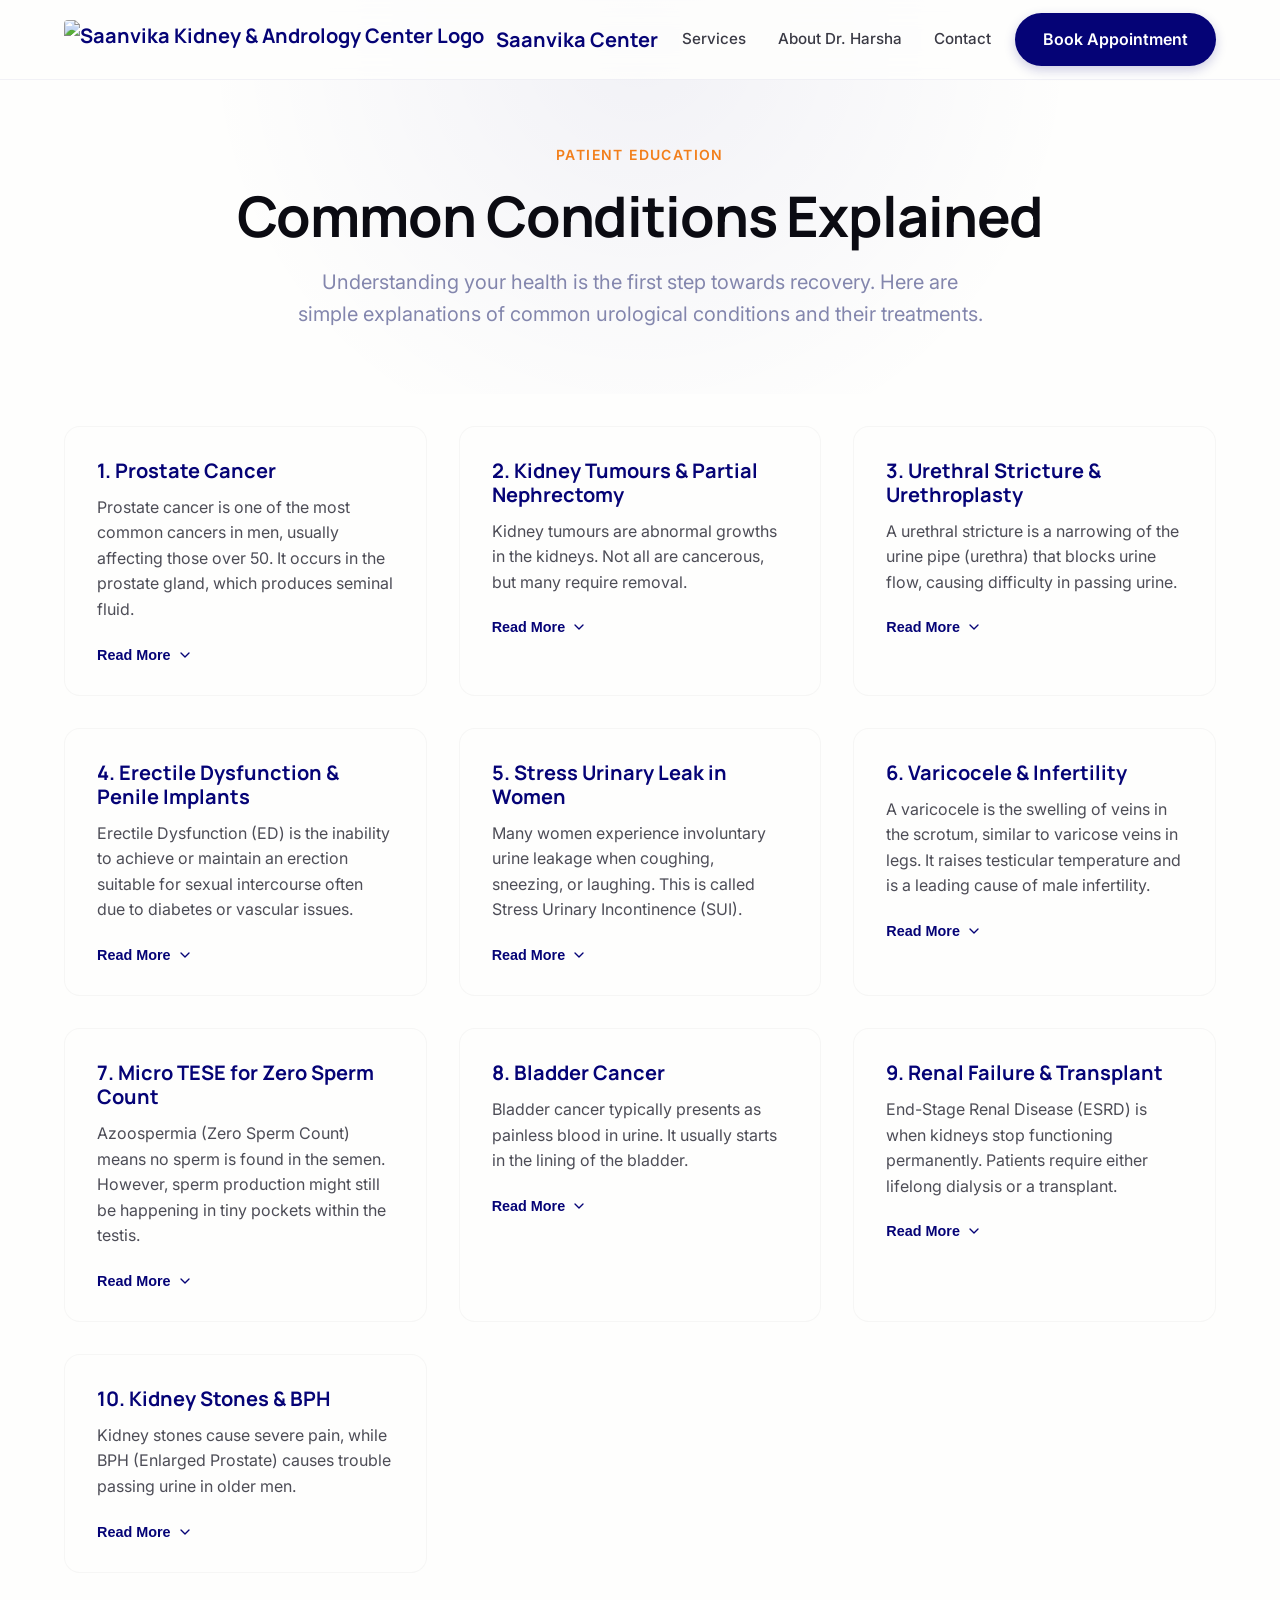
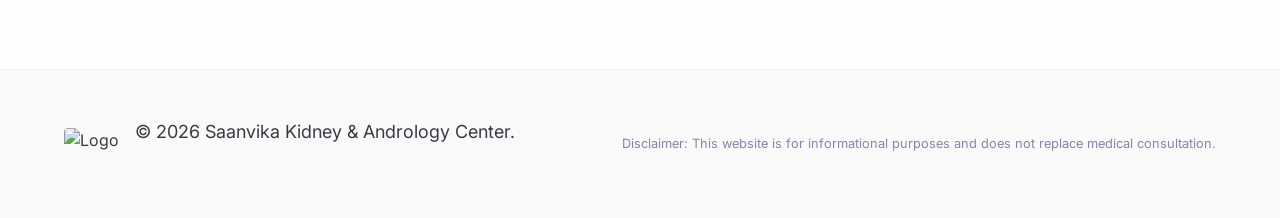
==== conditions.html @ 316a7804 "Add files via upload" ====
<!DOCTYPE html>
<html lang="en">

<head>
    <meta charset="UTF-8">
    <meta name="viewport" content="width=device-width, initial-scale=1.0">
    <meta name="description"
        content="Patient Education: Common Urological Conditions explained simply. Learn about Prostate Cancer, Kidney Stones, Urethroplasty, and more.">
    <title>Common Conditions | Saanvika Kidney & Andrology Center</title>

    <!-- Google Fonts -->
    <link rel="preconnect" href="https://fonts.googleapis.com">
    <link rel="preconnect" href="https://fonts.gstatic.com" crossorigin>
    <link
        href="https://fonts.googleapis.com/css2?family=Inter:wght@400;500;600&family=Manrope:wght@500;600;700;800&display=swap"
        rel="stylesheet">

    <!-- CSS -->
    <link rel="stylesheet" href="styles.css">

    <!-- Favicon -->
    <link rel="icon" type="image/jpg" href="assets/logo.jpg">
</head>

<body>

    <!-- Navigation -->
    <nav class="navbar" id="navbar">
        <div class="container nav-container">
            <a href="index.html" class="nav-logo" aria-label="Saanvika Kidney Center Home">
                <img src="assets/logo.jpg" alt="Saanvika Kidney & Andrology Center Logo">
                <span class="logo-text">Saanvika Center</span>
            </a>

            <div class="nav-links desktop-only">
                <a href="index.html#services" class="nav-link">Services</a>
                <a href="index.html#about" class="nav-link">About Dr. Harsha</a>
                <a href="index.html#contact" class="nav-link">Contact</a>
            </div>

            <div class="nav-actions desktop-only">
                <a href="index.html#booking" class="btn btn-primary">Book Appointment</a>
            </div>

            <button class="menu-toggle mobile-only" aria-label="Toggle menu" id="menu-toggle">
                <svg width="24" height="24" viewBox="0 0 24 24" fill="none" stroke="currentColor" stroke-width="2"
                    stroke-linecap="round" stroke-linejoin="round">
                    <line x1="3" y1="12" x2="21" y2="12"></line>
                    <line x1="3" y1="6" x2="21" y2="6"></line>
                    <line x1="3" y1="18" x2="21" y2="18"></line>
                </svg>
            </button>
        </div>

        <!-- Mobile Menu Drawer -->
        <div class="mobile-menu" id="mobile-menu">
            <div class="mobile-menu-content">
                <a href="index.html" class="mobile-link">Home</a>
                <a href="index.html#services" class="mobile-link">Services</a>
                <a href="index.html#contact" class="mobile-link">Contact Us</a>
            </div>
        </div>
    </nav>

    <main>
        <!-- Header -->
        <section class="cv-header">
            <div class="container reveal-up">
                <span class="overline">Patient Education</span>
                <h1>Common Conditions Explained</h1>
                <p>Understanding your health is the first step towards recovery. Here are simple explanations of common
                    urological conditions and their treatments.</p>
            </div>
        </section>

        <!-- Conditions Grid -->
        <section class="cv-section" style="padding-top: 2rem;">
            <div class="container">
                <div class="grid-layout">

                    <!-- 1. Prostate Cancer -->
                    <div class="service-card reveal-up">
                        <h3 style="color: var(--color-primary);">1. Prostate Cancer</h3>
                        <p>Prostate cancer is one of the most common cancers in men, usually affecting those over 50. It
                            occurs in the prostate gland, which produces seminal fluid.</p>
                        <div class="service-details">
                            <p><strong>Symptoms:</strong> Difficulty starting urination, weak urine flow, blood in urine
                                or semen, and bone pain in advanced stages.</p>
                            <p><strong>Treatment:</strong> Early detection through PSA screening is key. For localized
                                cancer, **Robotic Radical Prostatectomy** is the gold standard surgical treatment. It
                                offers
                                precise removal of the cancer while preserving urinary control and sexual function
                                helping
                                in faster recovery.</p>
                        </div>
                        <button class="service-toggle-btn">
                            Read More
                            <svg class="toggle-icon" width="16" height="16" viewBox="0 0 24 24" fill="none"
                                stroke="currentColor" stroke-width="2" stroke-linecap="round" stroke-linejoin="round">
                                <polyline points="6 9 12 15 18 9"></polyline>
                            </svg>
                        </button>
                    </div>

                    <!-- 2. Kidney Tumours -->
                    <div class="service-card reveal-up" style="transition-delay: 0.1s;">
                        <h3 style="color: var(--color-primary);">2. Kidney Tumours & Partial Nephrectomy</h3>
                        <p>Kidney tumours are abnormal growths in the kidneys. Not all are cancerous, but many require
                            removal.</p>
                        <div class="service-details">
                            <p><strong>Symptoms:</strong> Blood in urine (hematuria), persistent pain in the side or
                                back, and a palpable lump in the abdomen.</p>
                            <p><strong>Treatment:</strong> In the past, the entire kidney was often removed. Now, we
                                emphasize
                                **Partial Nephrectomy** (Nephron Sparing Surgery), especially for smaller tumours. This
                                complex procedure removes *only* the tumour while saving the healthy part of the kidney,
                                which is vital for long-term health.</p>
                        </div>
                        <button class="service-toggle-btn">
                            Read More
                            <svg class="toggle-icon" width="16" height="16" viewBox="0 0 24 24" fill="none"
                                stroke="currentColor" stroke-width="2" stroke-linecap="round" stroke-linejoin="round">
                                <polyline points="6 9 12 15 18 9"></polyline>
                            </svg>
                        </button>
                    </div>

                    <!-- 3. Urethral Stricture -->
                    <div class="service-card reveal-up" style="transition-delay: 0.2s;">
                        <h3 style="color: var(--color-primary);">3. Urethral Stricture & Urethroplasty</h3>
                        <p>A urethral stricture is a narrowing of the urine pipe (urethra) that blocks urine flow,
                            causing
                            difficulty in passing urine.</p>
                        <div class="service-details">
                            <p><strong>Symptoms:</strong> Straining to pass urine, weak or thin urine stream, frequent
                                urination, and a feeling of incomplete bladder emptying.</p>
                            <p><strong>Treatment:</strong> Simple cutting of the stricture (OIDM) often fails.
                                **Urethroplasty** is the definitive reconstructive surgery where we surgically repair
                                the narrowed segment, often using a graft from the mouth (Buccal Mucosa), to restore
                                normal flow permanently.</p>
                        </div>
                        <button class="service-toggle-btn">
                            Read More
                            <svg class="toggle-icon" width="16" height="16" viewBox="0 0 24 24" fill="none"
                                stroke="currentColor" stroke-width="2" stroke-linecap="round" stroke-linejoin="round">
                                <polyline points="6 9 12 15 18 9"></polyline>
                            </svg>
                        </button>
                    </div>

                    <!-- 4. Erectile Dysfunction -->
                    <div class="service-card reveal-up">
                        <h3 style="color: var(--color-primary);">4. Erectile Dysfunction & Penile Implants</h3>
                        <p>Erectile Dysfunction (ED) is the inability to achieve or maintain an erection suitable for
                            sexual intercourse often due to diabetes or vascular issues.</p>
                        <div class="service-details">
                            <p><strong>Symptoms:</strong> Persistent trouble getting or keeping an erection and reduced
                                sexual desire.</p>
                            <p><strong>Treatment:</strong> When medicines fail, a **Penile Implant** is a life-changing
                                solution. It is a surgically placed device (malleable or inflatable) that allows a man
                                to have an erection whenever desired, restoring confidence and intimacy.</p>
                        </div>
                        <button class="service-toggle-btn">
                            Read More
                            <svg class="toggle-icon" width="16" height="16" viewBox="0 0 24 24" fill="none"
                                stroke="currentColor" stroke-width="2" stroke-linecap="round" stroke-linejoin="round">
                                <polyline points="6 9 12 15 18 9"></polyline>
                            </svg>
                        </button>
                    </div>

                    <!-- 5. Stress Urinary Leak -->
                    <div class="service-card reveal-up" style="transition-delay: 0.1s;">
                        <h3 style="color: var(--color-primary);">5. Stress Urinary Leak in Women</h3>
                        <p>Many women experience involuntary urine leakage when coughing, sneezing, or laughing. This is
                            called Stress Urinary Incontinence (SUI).</p>
                        <div class="service-details">
                            <p><strong>Symptoms:</strong> Unintentional urine leakage during physical activities like
                                coughing, sneezing, laughing, or exercising.</p>
                            <p><strong>Treatment:</strong> **Sling Surgery (TOT/TVT)** is a minimally invasive procedure
                                where a small tape is placed under the urethra to support it like a hammock. It
                                effectively stops leakage and drastically improves quality of life.</p>
                        </div>
                        <button class="service-toggle-btn">
                            Read More
                            <svg class="toggle-icon" width="16" height="16" viewBox="0 0 24 24" fill="none"
                                stroke="currentColor" stroke-width="2" stroke-linecap="round" stroke-linejoin="round">
                                <polyline points="6 9 12 15 18 9"></polyline>
                            </svg>
                        </button>
                    </div>

                    <!-- 6. Varicocele -->
                    <div class="service-card reveal-up" style="transition-delay: 0.2s;">
                        <h3 style="color: var(--color-primary);">6. Varicocele & Infertility</h3>
                        <p>A varicocele is the swelling of veins in the scrotum, similar to varicose veins in legs. It
                            raises testicular temperature and is a leading cause of male infertility.</p>
                        <div class="service-details">
                            <p><strong>Symptoms:</strong> Dull testicular pain, dragging sensation in the scrotum, or
                                visible enlarged veins (bag of worms).</p>
                            <p><strong>Treatment:</strong> **Microsurgical Varicocelectomy** is the best technique.
                                Using a high-powered microscope, we precisely tie off the swollen veins while preserving
                                arteries. This improves sperm count and quality with the highest success rates.</p>
                        </div>
                        <button class="service-toggle-btn">
                            Read More
                            <svg class="toggle-icon" width="16" height="16" viewBox="0 0 24 24" fill="none"
                                stroke="currentColor" stroke-width="2" stroke-linecap="round" stroke-linejoin="round">
                                <polyline points="6 9 12 15 18 9"></polyline>
                            </svg>
                        </button>
                    </div>

                    <!-- 7. Micro TESE -->
                    <div class="service-card reveal-up">
                        <h3 style="color: var(--color-primary);">7. Micro TESE for Zero Sperm Count</h3>
                        <p>Azoospermia (Zero Sperm Count) means no sperm is found in the semen. However, sperm
                            production might still be happening in tiny pockets within the testis.</p>
                        <div class="service-details">
                            <p><strong>Symptoms:</strong> Inability to conceive naturally despite regular attempts.
                                Semen analysis shows zero sperm count.</p>
                            <p><strong>Treatment:</strong> **Micro TESE** (Testicular Sperm Extraction) is an advanced
                                procedure where we map the testis under a microscope to find those rare healthy tubules
                                containing sperm, which can then be used for IVF/ICSI to father a biological child.</p>
                        </div>
                        <button class="service-toggle-btn">
                            Read More
                            <svg class="toggle-icon" width="16" height="16" viewBox="0 0 24 24" fill="none"
                                stroke="currentColor" stroke-width="2" stroke-linecap="round" stroke-linejoin="round">
                                <polyline points="6 9 12 15 18 9"></polyline>
                            </svg>
                        </button>
                    </div>

                    <!-- 8. Bladder Cancer -->
                    <div class="service-card reveal-up" style="transition-delay: 0.1s;">
                        <h3 style="color: var(--color-primary);">8. Bladder Cancer</h3>
                        <p>Bladder cancer typically presents as painless blood in urine. It usually starts in the lining
                            of the bladder.</p>
                        <div class="service-details">
                            <p><strong>Symptoms:</strong> Painless blood in urine (often visible), frequent need to
                                urinate, or pain during urination.</p>
                            <p><strong>Treatment:</strong> Early stages are treated endoscopically (TURBT). If the
                                cancer has invaded the muscle, the bladder may need removal (Radical Cystectomy). We can
                                often construct a **Neobladder** (new bladder from intestine), allowing the patient to
                                pass urine normally without a permanent external bag.</p>
                        </div>
                        <button class="service-toggle-btn">
                            Read More
                            <svg class="toggle-icon" width="16" height="16" viewBox="0 0 24 24" fill="none"
                                stroke="currentColor" stroke-width="2" stroke-linecap="round" stroke-linejoin="round">
                                <polyline points="6 9 12 15 18 9"></polyline>
                            </svg>
                        </button>
                    </div>

                    <!-- 9. Renal Failure -->
                    <div class="service-card reveal-up" style="transition-delay: 0.2s;">
                        <h3 style="color: var(--color-primary);">9. Renal Failure & Transplant</h3>
                        <p>End-Stage Renal Disease (ESRD) is when kidneys stop functioning permanently. Patients require
                            either lifelong dialysis or a transplant.</p>
                        <div class="service-details">
                            <p><strong>Symptoms:</strong> Severe fatigue, swollen feet or ankles, decreased urine
                                output, and nausea.</p>
                            <p><strong>Treatment:</strong> **Renal Transplant** is the treatment of choice. It offers a
                                much better quality of life and longer survival compared to dialysis. Advances in
                                surgery allow us to perform donor surgery laparoscopically, minimizing pain for the
                                donor.</p>
                        </div>
                        <button class="service-toggle-btn">
                            Read More
                            <svg class="toggle-icon" width="16" height="16" viewBox="0 0 24 24" fill="none"
                                stroke="currentColor" stroke-width="2" stroke-linecap="round" stroke-linejoin="round">
                                <polyline points="6 9 12 15 18 9"></polyline>
                            </svg>
                        </button>
                    </div>

                    <!-- 10. Kidney Stones & BPH -->
                    <div class="service-card reveal-up">
                        <h3 style="color: var(--color-primary);">10. Kidney Stones & BPH</h3>
                        <p>Kidney stones cause severe pain, while BPH (Enlarged Prostate) causes trouble passing urine
                            in older men.</p>
                        <div class="service-details">
                            <p><strong>Symptoms:</strong> <em>Stones:</em> Severe pain in back/side, nausea.
                                <em>BPH:</em> Weak stream, straining, frequent night-time urination.
                            </p>
                            <p><strong>Treatment:</strong> We treat stones using laser (RIRS) or keyhole surgery (PCNL)
                                without open cuts. For BPH, we use laser enucleation (HoLEP) or TURP to remove blocking
                                tissue, restoring free urine flow immediately.</p>
                        </div>
                        <button class="service-toggle-btn">
                            Read More
                            <svg class="toggle-icon" width="16" height="16" viewBox="0 0 24 24" fill="none"
                                stroke="currentColor" stroke-width="2" stroke-linecap="round" stroke-linejoin="round">
                                <polyline points="6 9 12 15 18 9"></polyline>
                            </svg>
                        </button>
                    </div>

                </div>
            </div>
        </section>
    </main>

    <!-- Footer -->
    <footer>
        <div class="container footer-container">
            <div class="footer-left">
                <img src="assets/logo.jpg" alt="Logo" class="footer-logo">
                <p>&copy; <span id="year">2026</span> Saanvika Kidney & Andrology Center.</p>
            </div>
            <div class="footer-right">
                <p class="disclaimer">Disclaimer: This website is for informational purposes and does not replace
                    medical consultation.</p>
            </div>
        </div>
    </footer>

    <script>
        document.addEventListener('DOMContentLoaded', () => {
            initNavbar();
            initMobileMenu();
            initAnimations();
            initServiceCards();
        });

        function initNavbar() {
            const navbar = document.getElementById('navbar');
            window.addEventListener('scroll', () => {
                if (window.scrollY > 50) {
                    navbar.classList.add('scrolled');
                } else {
                    navbar.classList.remove('scrolled');
                }
            });
        }

        function initMobileMenu() {
            const menuToggle = document.getElementById('menu-toggle');
            const mobileMenu = document.getElementById('mobile-menu');
            if (menuToggle && mobileMenu) {
                menuToggle.addEventListener('click', () => {
                    mobileMenu.classList.toggle('active');
                });
            }
        }

        function initAnimations() {
            const observerOptions = {
                root: null,
                rootMargin: '0px',
                threshold: 0.1
            };
            const observer = new IntersectionObserver((entries, observer) => {
                entries.forEach(entry => {
                    if (entry.isIntersecting) {
                        entry.target.classList.add('active-reveal');
                        observer.unobserve(entry.target);
                    }
                });
            }, observerOptions);
            document.querySelectorAll('.reveal-up').forEach(el => observer.observe(el));
        }

        function initServiceCards() {
            const cards = document.querySelectorAll('.service-card');

            cards.forEach(card => {
                card.style.cursor = 'pointer';
                card.addEventListener('click', (e) => {
                    // Close other cards (Accordion behavior)
                    cards.forEach(c => {
                        if (c !== card) {
                            c.classList.remove('active');
                            const btn = c.querySelector('.service-toggle-btn');
                            if (btn && btn.childNodes[0]) btn.childNodes[0].nodeValue = "Read More ";
                        }
                    });

                    // Toggle current
                    const isActive = card.classList.toggle('active');

                    // Update button text
                    const btn = card.querySelector('.service-toggle-btn');
                    if (btn && btn.childNodes[0]) {
                        btn.childNodes[0].nodeValue = isActive ? "Read Less " : "Read More ";
                    }
                });
            });
        }
    </script>
</body>

</html>
---- styles.css ----
/* 
   Saanvika Kidney & Andrology Center 
   Premium Medical Design System 
*/

:root {
    /* Color System */
    --color-primary: #050376;
    --color-primary-light: #2F338E;
    --color-accent: #F27F1B;
    --color-slate: #8386AD;
    --color-neutral: #DBCBC4;
    --color-bg: #FEFEFD;
    --color-text-dark: #0B0B12;
    --color-text-body: #3A3A45;
    --color-text-light: #F5F6FA;
    --color-surface: #FFFFFF;

    /* Spacing & Layout */
    --container-width: 1200px;
    --container-padding: 24px;
    --header-height: 80px;

    /* Effects */
    --shadow-sm: 0 4px 6px -1px rgba(0, 0, 0, 0.05), 0 2px 4px -1px rgba(0, 0, 0, 0.03);
    --shadow-md: 0 10px 15px -3px rgba(5, 3, 118, 0.08), 0 4px 6px -2px rgba(5, 3, 118, 0.04);
    --shadow-lg: 0 20px 25px -5px rgba(5, 3, 118, 0.1), 0 10px 10px -5px rgba(5, 3, 118, 0.04);
    --radius-sm: 8px;
    --radius-md: 16px;
    --radius-lg: 24px;
    --radius-full: 9999px;

    /* Transitions */
    --transition-fast: 0.2s cubic-bezier(0.4, 0, 0.2, 1);
    --transition-smooth: 0.4s cubic-bezier(0.2, 0.8, 0.2, 1);
}

/* Base & Reset */
*,
*::before,
*::after {
    margin: 0;
    padding: 0;
    box-sizing: border-box;
}

html {
    scroll-behavior: smooth;
    -webkit-font-smoothing: antialiased;
}

body {
    font-family: 'Inter', sans-serif;
    background-color: var(--color-bg);
    color: var(--color-text-body);
    line-height: 1.6;
    overflow-x: hidden;
}

h1,
h2,
h3,
h4,
h5,
h6 {
    font-family: 'Manrope', sans-serif;
    color: var(--color-text-dark);
    line-height: 1.2;
    font-weight: 700;
}

a {
    text-decoration: none;
    color: inherit;
    transition: var(--transition-fast);
}

ul {
    list-style: none;
}

img,
video,
iframe {
    max-width: 100%;
    display: block;
}

/* Utilities */
.container {
    max-width: var(--container-width);
    margin: 0 auto;
    padding: 0 var(--container-padding);
}

.text-gradient {
    background: linear-gradient(135deg, var(--color-primary), var(--color-accent));
    -webkit-background-clip: text;
    background-clip: text;
    -webkit-text-fill-color: transparent;
    color: transparent;
}

.overline {
    display: block;
    text-transform: uppercase;
    font-size: 0.875rem;
    letter-spacing: 0.1em;
    font-weight: 600;
    color: var(--color-accent);
    margin-bottom: 1rem;
}

.center-text {
    text-align: center;
}

/* Typography */
h1 {
    font-size: clamp(2.5rem, 5vw, 4rem);
    margin-bottom: 1.5rem;
    letter-spacing: -0.02em;
}

h2 {
    font-size: clamp(2rem, 4vw, 3rem);
    margin-bottom: 1rem;
    letter-spacing: -0.01em;
}

h3 {
    font-size: 1.5rem;
    margin-bottom: 0.75rem;
}

p {
    margin-bottom: 1.5rem;
    font-size: 1.125rem;
}

/* Buttons */
.btn {
    display: inline-flex;
    align-items: center;
    justify-content: center;
    padding: 0.875rem 1.75rem;
    font-weight: 600;
    border-radius: var(--radius-full);
    font-size: 1rem;
    cursor: pointer;
    transition: all var(--transition-fast);
    border: none;
}

.btn-sm {
    padding: 0.5rem 1rem;
    font-size: 0.875rem;
}

.btn-primary {
    background-color: var(--color-primary);
    color: #fff;
    box-shadow: 0 4px 12px rgba(5, 3, 118, 0.2);
}

.btn-primary:hover {
    background-color: var(--color-primary-light);
    transform: translateY(-2px);
    box-shadow: 0 8px 16px rgba(5, 3, 118, 0.3);
}

.btn-secondary {
    background-color: transparent;
    color: var(--color-primary);
    border: 1px solid rgba(5, 3, 118, 0.1);
}

.btn-secondary:hover {
    background-color: rgba(5, 3, 118, 0.05);
}

.btn-outline {
    background-color: transparent;
    color: var(--color-text-dark);
    border: 1px solid rgba(0, 0, 0, 0.1);
}

.btn-outline:hover {
    border-color: var(--color-primary);
    color: var(--color-primary);
}

/* Navigation - Glassmorphism */
.navbar {
    position: fixed;
    top: 0;
    left: 0;
    width: 100%;
    height: var(--header-height);
    background: rgba(254, 254, 253, 0.85);
    /* Off-white with opacity */
    backdrop-filter: blur(12px);
    -webkit-backdrop-filter: blur(12px);
    z-index: 1000;
    display: flex;
    align-items: center;
    border-bottom: 1px solid rgba(5, 3, 118, 0.05);
    transition: all 0.3s ease;
}

.navbar.scrolled {
    height: 70px;
    background: rgba(254, 254, 253, 0.95);
    box-shadow: 0 4px 20px rgba(0, 0, 0, 0.05);
}

.nav-container {
    display: flex;
    justify-content: space-between;
    align-items: center;
    width: 100%;
}

.nav-logo {
    display: flex;
    align-items: center;
    gap: 12px;
    font-weight: 700;
    font-family: 'Manrope', sans-serif;
    font-size: 1.25rem;
    color: var(--color-primary);
}

.nav-logo img {
    height: 40px;
    width: auto;
    border-radius: 4px;
    /* Slight round on logo */
}

/* Make logo text hide on very small screens if needed, but keeping for now */

.nav-links {
    display: flex;
    gap: 2rem;
}

.nav-link {
    font-size: 0.95rem;
    font-weight: 500;
    color: var(--color-text-body);
    position: relative;
    padding: 0.5rem 0;
}

.nav-link::after {
    content: '';
    position: absolute;
    bottom: 0;
    left: 0;
    width: 0;
    height: 2px;
    background-color: var(--color-primary);
    transition: width 0.3s ease;
}

.nav-link:hover {
    color: var(--color-primary);
}

.nav-link:hover::after {
    width: 100%;
}

.nav-actions {
    display: flex;
    gap: 1rem;
    align-items: center;
}

.mobile-only {
    display: none;
}

.desktop-only {
    display: flex;
}

.menu-toggle {
    background: none;
    border: none;
    color: var(--color-text-dark);
    cursor: pointer;
}

/* Mobile Menu Drawer */
.mobile-menu {
    position: fixed;
    top: var(--header-height);
    left: 0;
    width: 100%;
    background: var(--color-bg);
    border-bottom: 1px solid rgba(0, 0, 0, 0.05);
    transform: translateY(-150%);
    transition: transform 0.4s cubic-bezier(0.16, 1, 0.3, 1);
    z-index: 999;
    padding: 2rem;
    box-shadow: var(--shadow-md);
}

.mobile-menu.active {
    transform: translateY(0);
}

.mobile-menu-content {
    display: flex;
    flex-direction: column;
    gap: 1.5rem;
    text-align: center;
}

.mobile-link {
    font-size: 1.25rem;
    font-weight: 600;
    color: var(--color-text-dark);
}

.mobile-link.highlight {
    color: var(--color-primary);
}

/* Hero Section */
.hero-section {
    padding-top: calc(var(--header-height) + 4rem);
    padding-bottom: 5rem;
    min-height: 90vh;
    display: flex;
    align-items: center;
    background: radial-gradient(circle at 90% 10%, rgba(5, 3, 118, 0.03), transparent 40%),
        radial-gradient(circle at 10% 90%, rgba(242, 127, 27, 0.03), transparent 40%);
}

.hero-container {
    display: grid;
    grid-template-columns: 1.2fr 0.8fr;
    gap: 4rem;
    align-items: center;
}

.trust-badge {
    display: inline-flex;
    align-items: center;
    gap: 8px;
    padding: 6px 12px;
    background: rgba(5, 3, 118, 0.05);
    border-radius: var(--radius-full);
    font-size: 0.875rem;
    font-weight: 600;
    color: var(--color-primary);
    margin-bottom: 1.5rem;
}

.trust-badge .dot {
    width: 6px;
    height: 6px;
    background-color: #10B981;
    /* Green active dot */
    border-radius: 50%;
    box-shadow: 0 0 0 2px rgba(16, 185, 129, 0.2);
}

.hero-subtext {
    font-size: 1.25rem;
    color: var(--color-text-body);
    margin-bottom: 2rem;
    max-width: 90%;
}

.hero-chips {
    display: flex;
    flex-wrap: wrap;
    gap: 0.75rem;
    margin-bottom: 2.5rem;
}

.chip {
    padding: 6px 14px;
    background: #fff;
    border: 1px solid rgba(0, 0, 0, 0.08);
    border-radius: var(--radius-full);
    font-size: 0.875rem;
    font-weight: 500;
    color: var(--color-primary);
    box-shadow: var(--shadow-sm);
}

.hero-actions {
    display: flex;
    gap: 1rem;
    flex-wrap: wrap;
}

.hero-image {
    position: relative;
    display: flex;
    justify-content: center;
}

/* Doctor Highlight Card */
.doctor-highlight-card {
    background: rgba(255, 255, 255, 0.7);
    backdrop-filter: blur(10px);
    padding: 2.5rem;
    border-radius: var(--radius-lg);
    border: 1px solid rgba(255, 255, 255, 0.5);
    box-shadow: var(--shadow-lg);
    max-width: 400px;
    width: 100%;
    transition: transform 0.4s ease;
}

.doctor-highlight-card:hover {
    transform: translateY(-5px);
}

.highlight-role {
    font-size: 0.75rem;
    text-transform: uppercase;
    letter-spacing: 0.05em;
    color: var(--color-slate);
    font-weight: 700;
    display: block;
    margin-bottom: 0.5rem;
}

.doctor-highlight-card h3 {
    margin-bottom: 0.25rem;
    color: var(--color-primary);
}

.highlight-cred {
    font-size: 0.9rem;
    color: var(--color-text-body);
    font-weight: 500;
}

.doctor-highlight-card .divider {
    height: 1px;
    background: rgba(0, 0, 0, 0.06);
    margin: 1.5rem 0;
}

.highlight-detail {
    font-size: 0.95rem;
    line-height: 1.5;
    margin-bottom: 1rem;
}

.hospital-name {
    font-size: 0.85rem;
    color: var(--color-slate);
    font-weight: 600;
    margin: 0;
}

/* Services Section */
.services-section {
    padding: 6rem 0;
    background-color: var(--color-surface);
}

.section-subtitle {
    max-width: 600px;
    margin-bottom: 3rem;
    color: var(--color-slate);
}

.grid-layout {
    display: grid;
    grid-template-columns: repeat(auto-fit, minmax(340px, 1fr));
    gap: 2rem;
}

.service-card {
    background: var(--color-bg);
    padding: 2rem;
    border-radius: var(--radius-md);
    border: 1px solid rgba(0, 0, 0, 0.03);
    transition: all var(--transition-smooth);
    position: relative;
    overflow: hidden;
}

.service-card:hover {
    transform: translateY(-8px);
    box-shadow: var(--shadow-md);
    border-color: rgba(5, 3, 118, 0.1);
}

.icon-box {
    width: 56px;
    height: 56px;
    border-radius: 12px;
    background: rgba(5, 3, 118, 0.04);
    display: flex;
    align-items: center;
    justify-content: center;
    color: var(--color-primary);
    margin-bottom: 1.5rem;
    transition: background 0.3s ease;
}

.service-card:hover .icon-box {
    background: var(--color-primary);
    color: #fff;
}

.service-card h3 {
    font-size: 1.25rem;
    margin-bottom: 0.75rem;
}

.service-card p {
    font-size: 1rem;
    color: var(--color-text-body);
    margin: 0;
    opacity: 0.9;
}

/* About Section */
.about-section {
    padding: 6rem 0;
}

.about-container {
    display: grid;
    grid-template-columns: 1fr 1.2fr;
    gap: 4rem;
    align-items: center;
}

.about-image {
    position: relative;
}

.image-wrapper {
    position: relative;
    border-radius: var(--radius-lg);
    overflow: hidden;
    box-shadow: var(--shadow-lg);
    aspect-ratio: 3/4;
}

.image-wrapper img {
    width: 100%;
    height: 100%;
    object-fit: cover;
    transition: transform 0.6s ease;
}

.image-wrapper:hover img {
    transform: scale(1.03);
}

.bio-text {
    font-size: 1.125rem;
    color: var(--color-text-body);
    margin-bottom: 2rem;
}

.highlights-list {
    margin-bottom: 2.5rem;
    display: grid;
    gap: 1rem;
}

.highlights-list li {
    display: flex;
    align-items: flex-start;
    gap: 12px;
    font-size: 1rem;
    font-weight: 500;
}

.check-icon {
    color: var(--color-accent);
    flex-shrink: 0;
    margin-top: 2px;
}

.stats-row {
    display: flex;
    gap: 3rem;
    padding-top: 2rem;
    border-top: 1px solid rgba(0, 0, 0, 0.06);
}

.stat-item {
    display: flex;
    flex-direction: column;
}

.stat-num {
    font-family: 'Manrope', sans-serif;
    font-size: 2rem;
    font-weight: 800;
    color: var(--color-primary);
    line-height: 1;
    margin-bottom: 0.25rem;
}

.stat-label {
    font-size: 0.875rem;
    color: var(--color-slate);
    font-weight: 600;
    text-transform: uppercase;
    letter-spacing: 0.05em;
}

/* Video Section */
.video-section {
    padding: 6rem 0;
    background-color: #F8F9FA;
}

.video-card {
    background: #fff;
    border-radius: var(--radius-md);
    overflow: hidden;
    box-shadow: var(--shadow-lg);
    max-width: 900px;
    margin: 0 auto;
    border: 1px solid rgba(0, 0, 0, 0.05);
}

.video-wrapper {
    position: relative;
    padding-bottom: 56.25%;
    /* 16:9 */
    height: 0;
}

.video-wrapper iframe {
    position: absolute;
    top: 0;
    left: 0;
    width: 100%;
    height: 100%;
}

.video-info {
    padding: 1.5rem 2rem;
    display: flex;
    justify-content: space-between;
    align-items: center;
    flex-wrap: wrap;
    gap: 1rem;
}

.video-info h3 {
    margin: 0;
    font-size: 1.25rem;
}

.text-link {
    color: var(--color-primary);
    font-weight: 600;
    font-size: 0.95rem;
}

.text-link:hover {
    text-decoration: underline;
}

/* Reviews */
.reviews-section {
    padding: 6rem 0;
}

.reviews-wrapper {
    display: grid;
    grid-template-columns: 300px 1fr;
    gap: 3rem;
    align-items: start;
}

.google-badge {
    background: #fff;
    padding: 2rem;
    border-radius: var(--radius-md);
    box-shadow: var(--shadow-md);
    text-align: center;
    border: 1px solid rgba(0, 0, 0, 0.05);
}

.g-logo {
    margin-bottom: 1rem;
}

.rating-text {
    font-size: 1.5rem;
    font-weight: 700;
    margin-bottom: 1.5rem;
    display: flex;
    justify-content: center;
    align-items: center;
    gap: 8px;
}

.stars {
    color: #FBBC05;
    font-size: 1.2rem;
}

.testimonials-grid {
    display: grid;
    grid-template-columns: repeat(auto-fit, minmax(280px, 1fr));
    gap: 1.5rem;
}

.testimonial-card {
    background: #fff;
    padding: 2.5rem;
    border-radius: var(--radius-lg);
    position: relative;
    border: 1px solid rgba(5, 3, 118, 0.08);
    /* Brand color subtle border */
    box-shadow: 0 4px 20px rgba(0, 0, 0, 0.03);
    /* Soft, premium shadow */
    transition: all 0.4s cubic-bezier(0.175, 0.885, 0.32, 1.275);
    display: flex;
    flex-direction: column;
    justify-content: space-between;
}

.testimonial-card:hover {
    transform: translateY(-8px);
    box-shadow: 0 12px 30px rgba(5, 3, 118, 0.12);
    border-color: rgba(242, 127, 27, 0.3);
    /* Accent orange fade on hover */
}

.testimonial-card::before {
    content: '';
    position: absolute;
    top: 0;
    left: 2rem;
    right: 2rem;
    height: 4px;
    background: linear-gradient(90deg, var(--color-primary), var(--color-accent));
    border-radius: 0 0 4px 4px;
    opacity: 0.8;
}

.quote-icon {
    font-size: 4rem;
    line-height: 1;
    font-family: serif;
    /* Elegant serif quote */
    background: linear-gradient(135deg, var(--color-primary-light), var(--color-accent));
    background-clip: text;
    -webkit-background-clip: text;
    -webkit-text-fill-color: transparent;
    color: transparent;
    opacity: 0.2;
    position: absolute;
    top: 1.5rem;
    right: 1.5rem;
    /* Moved to right for better flow */
}

.t-text {
    position: relative;
    z-index: 1;
    font-size: 1.05rem;
    line-height: 1.7;
    font-style: italic;
    color: var(--color-text-body);
    margin-top: 1rem;
    margin-bottom: 2rem;
}

.t-author {
    display: flex;
    align-items: center;
    gap: 0.75rem;
    font-weight: 700;
    font-size: 0.95rem;
    color: var(--color-primary);
    font-family: 'Manrope', sans-serif;
    border-top: 1px solid rgba(0, 0, 0, 0.05);
    padding-top: 1rem;
    margin-top: auto;
}

.t-author::before {
    content: '';
    display: block;
    width: 24px;
    height: 2px;
    background-color: var(--color-accent);
}

/* Booking */
.booking-section {
    padding: 4rem 0 6rem 0;
}

.booking-card {
    background: linear-gradient(135deg, var(--color-primary), var(--color-primary-light));
    border-radius: var(--radius-lg);
    padding: 4rem;
    color: #fff;
    display: flex;
    justify-content: space-between;
    align-items: center;
    gap: 3rem;
    flex-wrap: wrap;
    box-shadow: var(--shadow-lg);
}

.booking-text {
    flex: 1;
    min-width: 300px;
}

.booking-text h2,
.booking-text p {
    color: #fff;
}

.booking-actions {
    display: flex;
    flex-direction: column;
    gap: 1rem;
    min-width: 250px;
}

.btn-large {
    padding: 1rem 2rem;
    font-size: 1.125rem;
    background: #fff;
    color: var(--color-primary);
}

.btn-large:hover {
    background: #f0f0f0;
    color: var(--color-primary);
    transform: translateY(-2px);
}

.secondary-actions {
    display: flex;
    gap: 1rem;
}

.secondary-actions .btn-outline {
    border-color: rgba(255, 255, 255, 0.3);
    color: #fff;
    flex: 1;
}

.secondary-actions .btn-outline:hover {
    background: rgba(255, 255, 255, 0.1);
    border-color: #fff;
}

/* Contact */
.contact-section {
    padding: 4rem 0 6rem 0;
    background: var(--color-bg);
}

.contact-container {
    display: grid;
    grid-template-columns: 1fr 1fr;
    gap: 4rem;
}

.contact-card {
    margin-top: 2rem;
    background: #fff;
    padding: 2rem;
    border-radius: var(--radius-md);
    box-shadow: var(--shadow-sm);
    border: 1px solid rgba(0, 0, 0, 0.04);
}

.c-item {
    display: flex;
    gap: 1.5rem;
    margin-bottom: 2rem;
}

.c-item:last-child {
    margin-bottom: 0;
}

.c-icon {
    font-size: 1.5rem;
}

.c-item h4 {
    font-size: 0.9rem;
    color: var(--color-slate);
    text-transform: uppercase;
    letter-spacing: 0.05em;
    margin-bottom: 0.25rem;
}

.c-item p {
    margin: 0;
    font-weight: 500;
    color: var(--color-text-dark);
}

.social-grid {
    display: grid;
    gap: 1rem;
    margin-top: 2rem;
}

.social-card {
    display: flex;
    justify-content: space-between;
    align-items: center;
    padding: 1.25rem;
    background: #fff;
    border-radius: var(--radius-sm);
    box-shadow: var(--shadow-sm);
    border: 1px solid rgba(0, 0, 0, 0.04);
    font-weight: 600;
}

.social-card:hover {
    border-color: var(--color-primary);
    transform: translateX(4px);
}

.s-arrow {
    color: var(--color-slate);
}

/* Footer */
footer {
    padding: 3rem 0;
    border-top: 1px solid rgba(0, 0, 0, 0.05);
    background: #FAFAFA;
}

.footer-container {
    display: flex;
    justify-content: space-between;
    align-items: center;
    flex-wrap: wrap;
    gap: 2rem;
}

.footer-left {
    display: flex;
    align-items: center;
    gap: 1rem;
}

.footer-logo {
    height: 32px;
    border-radius: 4px;
}

.footer-right p {
    font-size: 0.8rem;
    color: var(--color-slate);
    margin: 0;
}

/* Responsive */
@media (max-width: 900px) {
    :root {
        --container-padding: 20px;
    }

    .desktop-only {
        display: none;
    }

    .mobile-only {
        display: block;
    }

    .hero-container {
        grid-template-columns: 1fr;
        gap: 3rem;
        text-align: center;
    }

    .hero-actions,
    .hero-chips {
        justify-content: center;
    }

    .doctor-highlight-card {
        margin: 0 auto;
    }

    .about-container {
        grid-template-columns: 1fr;
    }

    .about-image {
        order: -1;
        max-width: 500px;
        margin: 0 auto;
    }

    .reviews-wrapper {
        grid-template-columns: 1fr;
    }

    .contact-container {
        grid-template-columns: 1fr;
    }

    .booking-card {
        padding: 2.5rem;
        text-align: center;
        justify-content: center;
    }

    .booking-text {
        min-width: 100%;
    }

    .booking-actions {
        width: 100%;
    }
}

/* Gallery Section - Premium Train */
.gallery-section {
    padding: 4rem 0 6rem 0;
    overflow: hidden;
    background: #fff;
}

.gallery-track-container {
    width: 100%;
    overflow: hidden;
    position: relative;
    padding: 2rem 0;
}

.gallery-track-container::before,
.gallery-track-container::after {
    content: "";
    position: absolute;
    top: 0;
    width: 150px;
    height: 100%;
    z-index: 2;
    pointer-events: none;
}

.gallery-track-container::before {
    left: 0;
    background: linear-gradient(to right, #fff, transparent);
}

.gallery-track-container::after {
    right: 0;
    background: linear-gradient(to left, #fff, transparent);
}

.gallery-track {
    display: flex;
    gap: 2rem;
    width: max-content;
    animation: scroll 40s linear infinite;
}

.gallery-item {
    height: 300px;
    width: 450px;
    flex-shrink: 0;
    border-radius: var(--radius-md);
    overflow: hidden;
    cursor: pointer;
    box-shadow: var(--shadow-md);
    transition: all 0.5s ease;
    filter: grayscale(20%);
    position: relative;
}

.gallery-item:hover {
    transform: scale(1.05);
    filter: grayscale(0%);
    box-shadow: var(--shadow-lg);
    z-index: 10;
}

.gallery-item img {
    width: 100%;
    height: 100%;
    object-fit: cover;
    transition: transform 0.7s ease;
}

.gallery-item:hover img {
    transform: scale(1.1);
}

@keyframes scroll {
    0% {
        transform: translateX(0);
    }

    100% {
        transform: translateX(calc(-50% - 1rem));
        /* Adjust based on duplication logic */
    }
}

/* Lightbox */
.lightbox {
    position: fixed;
    top: 0;
    left: 0;
    width: 100%;
    height: 100%;
    background: rgba(0, 0, 0, 0.95);
    z-index: 2000;
    display: none;
    justify-content: center;
    align-items: center;
    opacity: 0;
    transition: opacity 0.3s ease;
    backdrop-filter: blur(10px);
}

.lightbox.active {
    display: flex;
    opacity: 1;
}

.lightbox-content {
    max-width: 90%;
    max-height: 85vh;
    border-radius: var(--radius-sm);
    box-shadow: 0 0 50px rgba(0, 0, 0, 0.5);
    transform: scale(0.9);
    transition: transform 0.3s cubic-bezier(0.2, 0.8, 0.2, 1);
}

.lightbox.active .lightbox-content {
    transform: scale(1);
}

.lightbox-close {
    position: absolute;
    top: 20px;
    right: 30px;
    color: #fff;
    font-size: 3rem;
    cursor: pointer;
    background: none;
    border: none;
    line-height: 1;
    z-index: 2001;
    transition: transform 0.2s;
}

.lightbox-close:hover {
    transform: scale(1.1) rotate(90deg);
}

.lightbox-nav {
    position: absolute;
    top: 50%;
    transform: translateY(-50%);
    background: rgba(255, 255, 255, 0.1);
    color: #fff;
    border: none;
    width: 50px;
    height: 50px;
    border-radius: 50%;
    font-size: 1.5rem;
    cursor: pointer;
    display: flex;
    align-items: center;
    justify-content: center;
    transition: all 0.2s;
    backdrop-filter: blur(5px);
}

.lightbox-nav:hover {
    background: rgba(255, 255, 255, 0.2);
    transform: translateY(-50%) scale(1.1);
}

.lightbox-prev {
    left: 30px;
}

.lightbox-next {
    right: 30px;
}

/* Existing Animations keep below */
.reveal-left,
.reveal-right,
.reveal-up {
    opacity: 0;
    transition: all 0.8s cubic-bezier(0.2, 0.8, 0.2, 1);
}

.reveal-left {
    transform: translateX(-30px);
}

.reveal-right {
    transform: translateX(30px);
}

.reveal-up {
    transform: translateY(30px);
}

.active-reveal {
    opacity: 1;
    transform: translate(0);
}

/* CV / Founder Page Styles */
.cv-section {
    padding: 6rem 0;
}

.cv-header {
    background: radial-gradient(circle at 50% 10%, rgba(5, 3, 118, 0.05), transparent 60%);
    padding: calc(var(--header-height) + 4rem) 0 4rem 0;
    text-align: center;
}

.cv-header h1 {
    font-size: clamp(2.5rem, 5vw, 3.5rem);
    margin-bottom: 1rem;
}

.cv-header p {
    font-size: 1.25rem;
    color: var(--color-slate);
    max-width: 700px;
    margin: 0 auto;
}

.cv-block {
    margin-bottom: 4rem;
}

.cv-block h2 {
    font-size: 1.75rem;
    color: var(--color-primary);
    margin-bottom: 1.5rem;
    border-bottom: 2px solid rgba(5, 3, 118, 0.05);
    padding-bottom: 0.5rem;
    display: inline-block;
}

/* Tables */
.cv-table-container {
    overflow-x: auto;
    border-radius: var(--radius-md);
    box-shadow: var(--shadow-sm);
    border: 1px solid rgba(0, 0, 0, 0.05);
    background: #fff;
    margin-bottom: 2rem;
}

.cv-table {
    width: 100%;
    border-collapse: collapse;
    min-width: 600px;
    /* Force scroll on mobile */
}

.cv-table th,
.cv-table td {
    padding: 1rem 1.5rem;
    text-align: left;
    border-bottom: 1px solid rgba(0, 0, 0, 0.05);
}

.cv-table th {
    background: rgba(5, 3, 118, 0.03);
    font-weight: 700;
    color: var(--color-primary);
    font-family: 'Manrope', sans-serif;
    font-size: 0.9rem;
    text-transform: uppercase;
    letter-spacing: 0.05em;
}

.cv-table tr:last-child td {
    border-bottom: none;
}

.cv-table tr:hover td {
    background: rgba(5, 3, 118, 0.01);
}

.cv-table td {
    font-size: 0.95rem;
    color: var(--color-text-body);
    vertical-align: top;
}

/* Lists */
.cv-list {
    list-style: none;
    padding-left: 0;
}

.cv-list li {
    position: relative;
    padding-left: 2rem;
    margin-bottom: 1rem;
    font-size: 1rem;
    color: var(--color-text-body);
}

.cv-list li::before {
    content: "•";
    color: var(--color-accent);
    font-weight: bold;
    font-size: 1.5rem;
    position: absolute;
    left: 0.5rem;
    top: -0.2rem;
}

.cv-list.numbered {
    counter-reset: item;
}

.cv-list.numbered li {
    padding-left: 2.5rem;
}

.cv-list.numbered li::before {
    content: counter(item) ".";
    counter-increment: item;
    font-size: 1rem;
    top: 0;
    left: 0;
    color: var(--color-primary);
    font-weight: 700;
}

/* Publication spacing specific */
.publication-item {
    margin-bottom: 1.5rem !important;
    line-height: 1.6;
}

/* Service Card Expansion */
.service-card {
    cursor: pointer;
    display: flex;
    flex-direction: column;
}

.service-details {
    max-height: 0;
    overflow: hidden;
    opacity: 0;
    transition: all 0.5s cubic-bezier(0.4, 0, 0.2, 1);
    font-size: 0.95rem;
    color: var(--color-text-body);
    line-height: 1.6;
}

.service-card.active .service-details {
    max-height: 500px;
    /* Allow enough space for text */
    opacity: 1;
    margin-top: 1rem;
    padding-top: 1rem;
    border-top: 1px dashed rgba(0, 0, 0, 0.1);
}

.service-toggle-btn {
    margin-top: 1.5rem;
    /* Space from text */
    background: none;
    border: none;
    color: var(--color-primary);
    font-weight: 600;
    padding: 0;
    cursor: pointer;
    display: flex;
    align-items: center;
    gap: 6px;
    font-size: 0.9rem;
    transition: color 0.2s;
    align-self: flex-start;
    /* Align left */
}

.service-card:hover .service-toggle-btn {
    color: var(--color-accent);
}

.toggle-icon {
    transition: transform 0.3s ease;
}

.service-card.active .toggle-icon {
    transform: rotate(180deg);
}

.service-card.active {
    border-color: rgba(5, 3, 118, 0.3);
    /* Stronger border when active */
    box-shadow: var(--shadow-md);
    transform: translateY(-5px);
    /* Lift slightly when active */
}
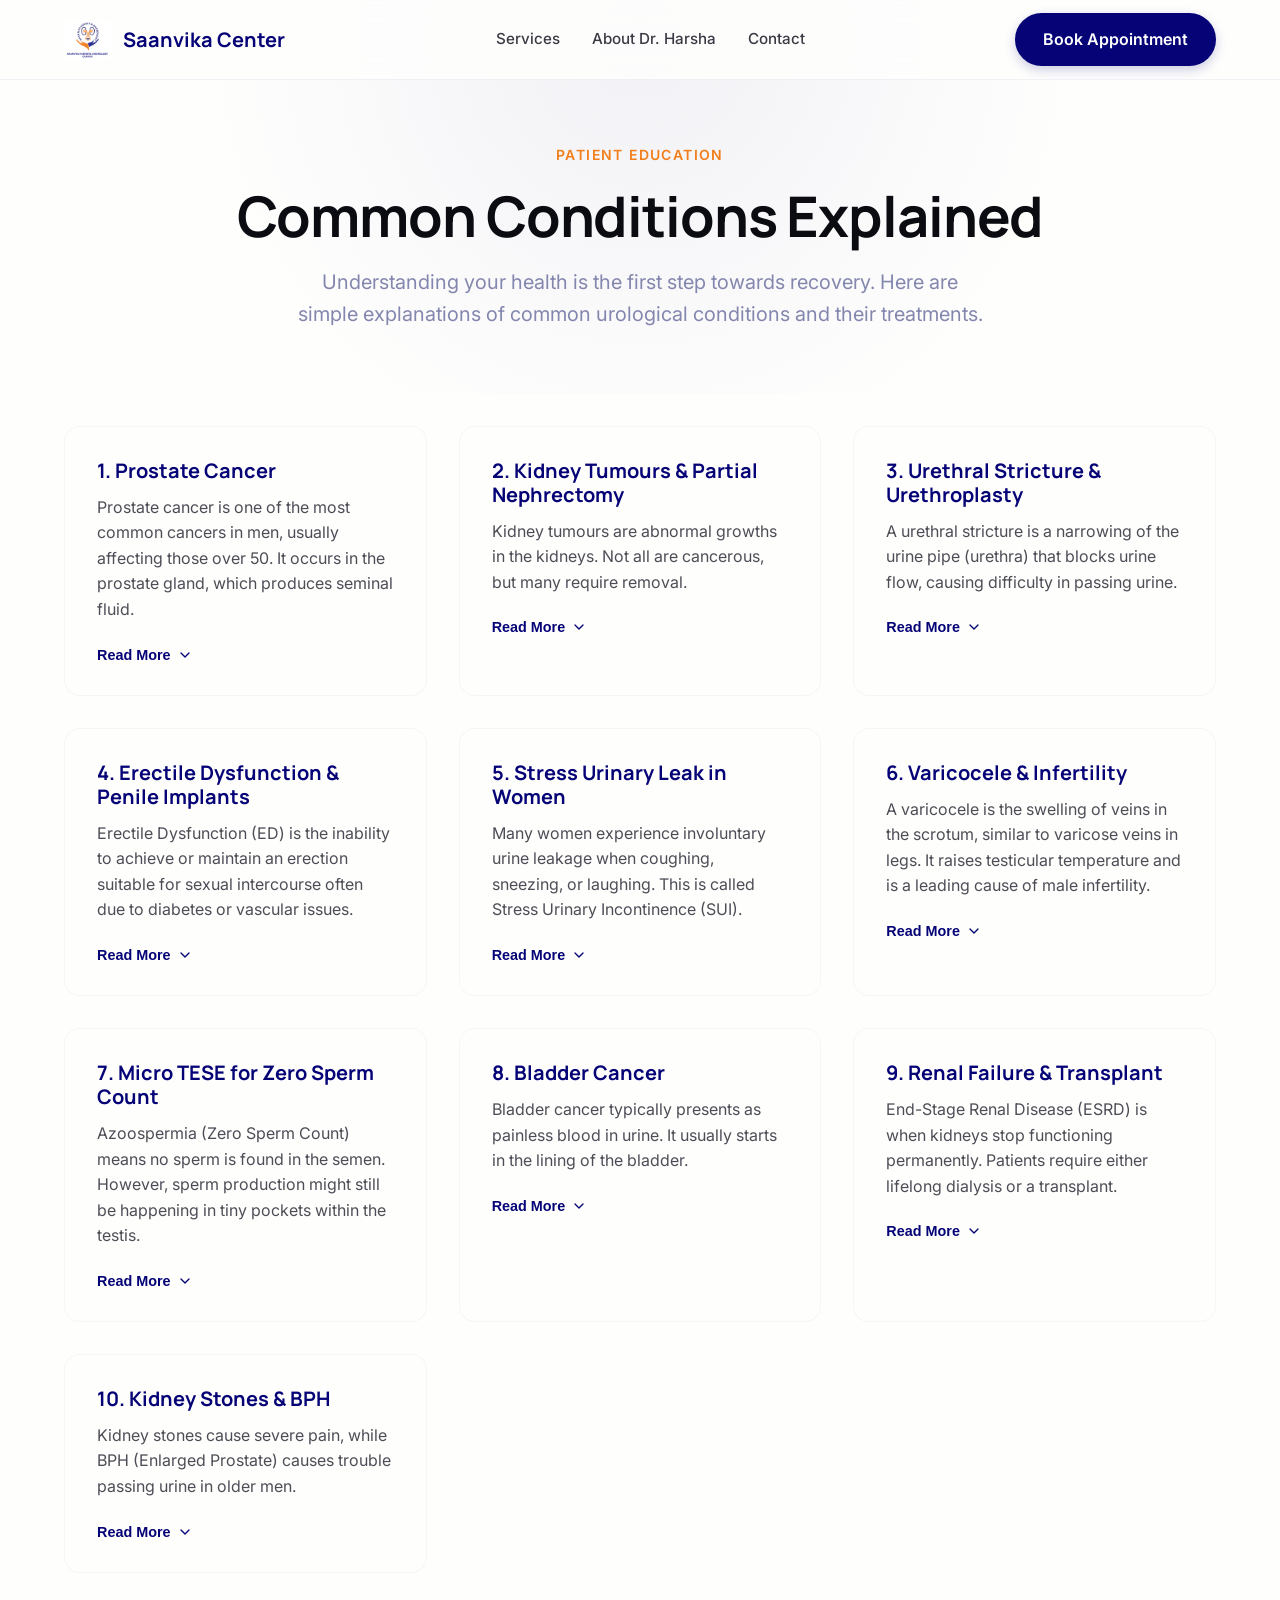
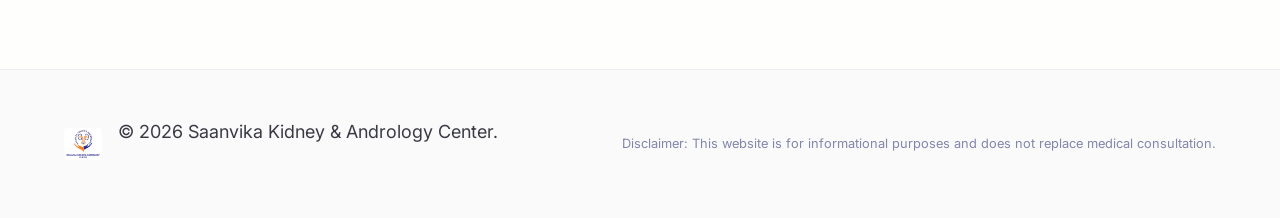
==== commit ab81ba7e: "Update conditions.html" ====
--- a/conditions.html
+++ b/conditions.html
@@ -392,4 +392,4 @@
     </script>
 </body>
 
-</html>+</html>
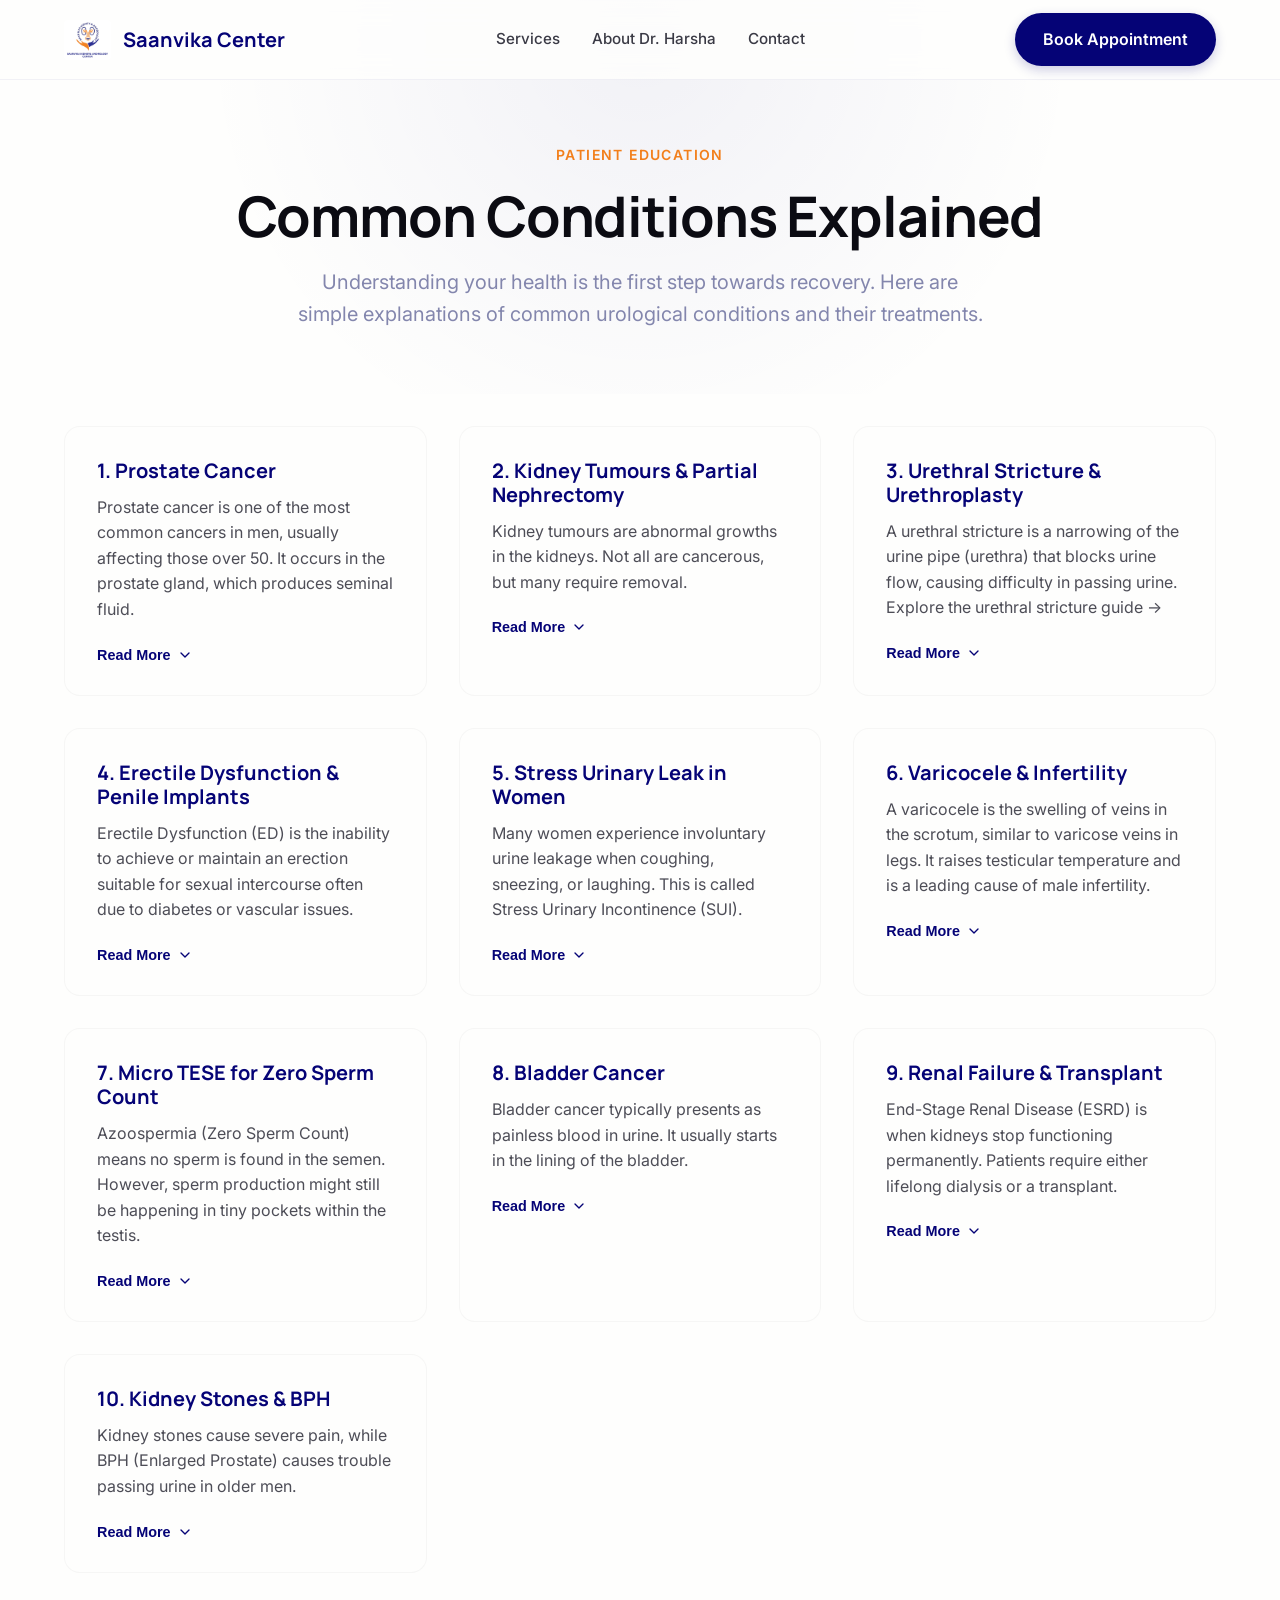
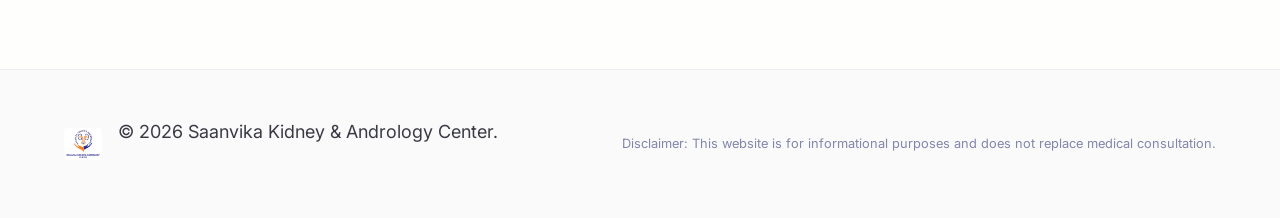
==== commit 869c4184: "Add urethral stricture patient guide" ====
--- a/conditions.html
+++ b/conditions.html
@@ -139,6 +139,7 @@
                                 the narrowed segment, often using a graft from the mouth (Buccal Mucosa), to restore
                                 normal flow permanently.</p>
                         </div>
+                        <p><a href="urethral-stricture.html">Explore the urethral stricture guide &rarr;</a></p>
                         <button class="service-toggle-btn">
                             Read More
                             <svg class="toggle-icon" width="16" height="16" viewBox="0 0 24 24" fill="none"
--- a/styles.css
+++ b/styles.css
@@ -239,6 +239,28 @@
 }
 
 /* Make logo text hide on very small screens if needed, but keeping for now */
+.logo-text-col {
+    display: flex;
+    flex-direction: column;
+    justify-content: center;
+    line-height: 1.2;
+}
+
+.logo-title {
+    font-size: 0.95rem;
+    /* Slightly smaller than previous single line but bold */
+    font-weight: 700;
+    color: var(--color-primary);
+}
+
+.logo-subtitle {
+    font-size: 0.8rem;
+    font-weight: 600;
+    color: var(--color-accent);
+    /* Using accent color for contrast */
+    text-transform: uppercase;
+    letter-spacing: 0.05em;
+}
 
 .nav-links {
     display: flex;
@@ -617,61 +639,197 @@
     letter-spacing: 0.05em;
 }
 
-/* Video Section */
-.video-section {
-    padding: 6rem 0;
-    background-color: #F8F9FA;
-}
-
-.video-card {
-    background: #fff;
-    border-radius: var(--radius-md);
-    overflow: hidden;
-    box-shadow: var(--shadow-lg);
-    max-width: 900px;
-    margin: 0 auto;
-    border: 1px solid rgba(0, 0, 0, 0.05);
-}
-
-.video-wrapper {
-    position: relative;
-    padding-bottom: 56.25%;
-    /* 16:9 */
-    height: 0;
-}
-
-.video-wrapper iframe {
-    position: absolute;
-    top: 0;
-    left: 0;
-    width: 100%;
-    height: 100%;
-}
-
-.video-info {
-    padding: 1.5rem 2rem;
-    display: flex;
-    justify-content: space-between;
-    align-items: center;
-    flex-wrap: wrap;
-    gap: 1rem;
-}
-
-.video-info h3 {
-    margin: 0;
-    font-size: 1.25rem;
-}
-
-.text-link {
-    color: var(--color-primary);
-    font-weight: 600;
-    font-size: 0.95rem;
-}
-
-.text-link:hover {
-    text-decoration: underline;
-}
-
+/* Instagram Section */
+.instagram-section {
+    padding: 6rem 0;
+    background: linear-gradient(180deg, #F8F9FA 0%, #FFF5F7 50%, #F8F9FA 100%);
+}
+
+.insta-showcase-card {
+    background: #fff;
+    border-radius: var(--radius-lg);
+    overflow: hidden;
+    box-shadow: 0 10px 35px rgba(225, 48, 108, 0.08);
+    max-width: 960px;
+    margin: 0 auto;
+    border: 1px solid rgba(225, 48, 108, 0.15);
+    padding: 2.5rem;
+}
+
+.insta-header-row {
+    display: flex;
+    justify-content: space-between;
+    align-items: center;
+    flex-wrap: wrap;
+    gap: 1.5rem;
+    padding-bottom: 2rem;
+    border-bottom: 1px solid rgba(0, 0, 0, 0.06);
+}
+
+.insta-profile-info {
+    display: flex;
+    align-items: center;
+    gap: 1.25rem;
+}
+
+.insta-avatar-wrapper {
+    position: relative;
+    width: 84px;
+    height: 84px;
+    flex-shrink: 0;
+}
+
+.insta-avatar {
+    width: 100%;
+    height: 100%;
+    border-radius: 50%;
+    object-fit: cover;
+    border: 3px solid #fff;
+    box-shadow: 0 0 0 3px #E1306C;
+}
+
+.insta-badge-icon {
+    position: absolute;
+    bottom: 0;
+    right: 0;
+    width: 26px;
+    height: 26px;
+    background: linear-gradient(45deg, #f09433 0%, #e6683c 25%, #dc2743 50%, #cc2366 75%, #bc1888 100%);
+    border-radius: 50%;
+    display: flex;
+    align-items: center;
+    justify-content: center;
+    border: 2px solid #fff;
+}
+
+.insta-profile-meta {
+    display: flex;
+    flex-direction: column;
+    gap: 0.25rem;
+}
+
+.insta-name-badge {
+    display: flex;
+    align-items: center;
+    gap: 0.5rem;
+}
+
+.insta-name-badge h3 {
+    margin: 0;
+    font-size: 1.35rem;
+    color: var(--color-text-dark);
+}
+
+.verified-tick {
+    display: inline-flex;
+    align-items: center;
+    justify-content: center;
+    width: 18px;
+    height: 18px;
+    background: #0095F6;
+    color: #fff;
+    border-radius: 50%;
+    font-size: 11px;
+    font-weight: 700;
+}
+
+.insta-handle {
+    margin: 0;
+    color: #E1306C;
+    font-weight: 600;
+    font-size: 0.95rem;
+}
+
+.insta-bio {
+    margin: 0.25rem 0 0 0;
+    color: var(--color-slate);
+    font-size: 0.9rem;
+    line-height: 1.4;
+}
+
+.btn-insta-follow {
+    display: inline-flex;
+    align-items: center;
+    gap: 0.6rem;
+    background: linear-gradient(45deg, #f09433 0%, #e6683c 25%, #dc2743 50%, #cc2366 75%, #bc1888 100%);
+    color: #fff !important;
+    border: none;
+    padding: 0.85rem 1.75rem;
+    border-radius: 30px;
+    font-weight: 600;
+    box-shadow: 0 4px 15px rgba(225, 48, 108, 0.35);
+    transition: transform 0.2s ease, box-shadow 0.2s ease;
+}
+
+.btn-insta-follow:hover {
+    transform: translateY(-2px);
+    box-shadow: 0 6px 20px rgba(225, 48, 108, 0.5);
+}
+
+.insta-pillars-grid {
+    display: grid;
+    grid-template-columns: repeat(auto-fit, minmax(260px, 1fr));
+    gap: 1.25rem;
+    margin-top: 2rem;
+}
+
+.insta-pillar-card {
+    display: flex;
+    flex-direction: column;
+    padding: 1.5rem;
+    background: #FAFAFB;
+    border-radius: var(--radius-md);
+    border: 1px solid rgba(0, 0, 0, 0.05);
+    text-decoration: none;
+    transition: all 0.25s ease;
+}
+
+.insta-pillar-card:hover {
+    background: #fff;
+    border-color: rgba(225, 48, 108, 0.3);
+    transform: translateY(-4px);
+    box-shadow: 0 8px 24px rgba(0, 0, 0, 0.06);
+}
+
+.pillar-icon {
+    font-size: 1.8rem;
+    margin-bottom: 0.75rem;
+}
+
+.pillar-content h4 {
+    margin: 0 0 0.4rem 0;
+    color: var(--color-primary);
+    font-size: 1.05rem;
+}
+
+.pillar-content p {
+    margin: 0 0 1rem 0;
+    font-size: 0.875rem;
+    color: var(--color-slate);
+    line-height: 1.5;
+}
+
+.pillar-tag {
+    margin-top: auto;
+    font-size: 0.85rem;
+    font-weight: 600;
+    color: #E1306C;
+}
+
+@media (max-width: 768px) {
+    .insta-showcase-card {
+        padding: 1.5rem;
+    }
+    .insta-header-row {
+        flex-direction: column;
+        align-items: flex-start;
+    }
+    .btn-insta-follow {
+        width: 100%;
+        justify-content: center;
+    }
+}
+
 /* Reviews */
 .reviews-section {
     padding: 6rem 0;
@@ -1423,4 +1581,4 @@
     box-shadow: var(--shadow-md);
     transform: translateY(-5px);
     /* Lift slightly when active */
-}+}
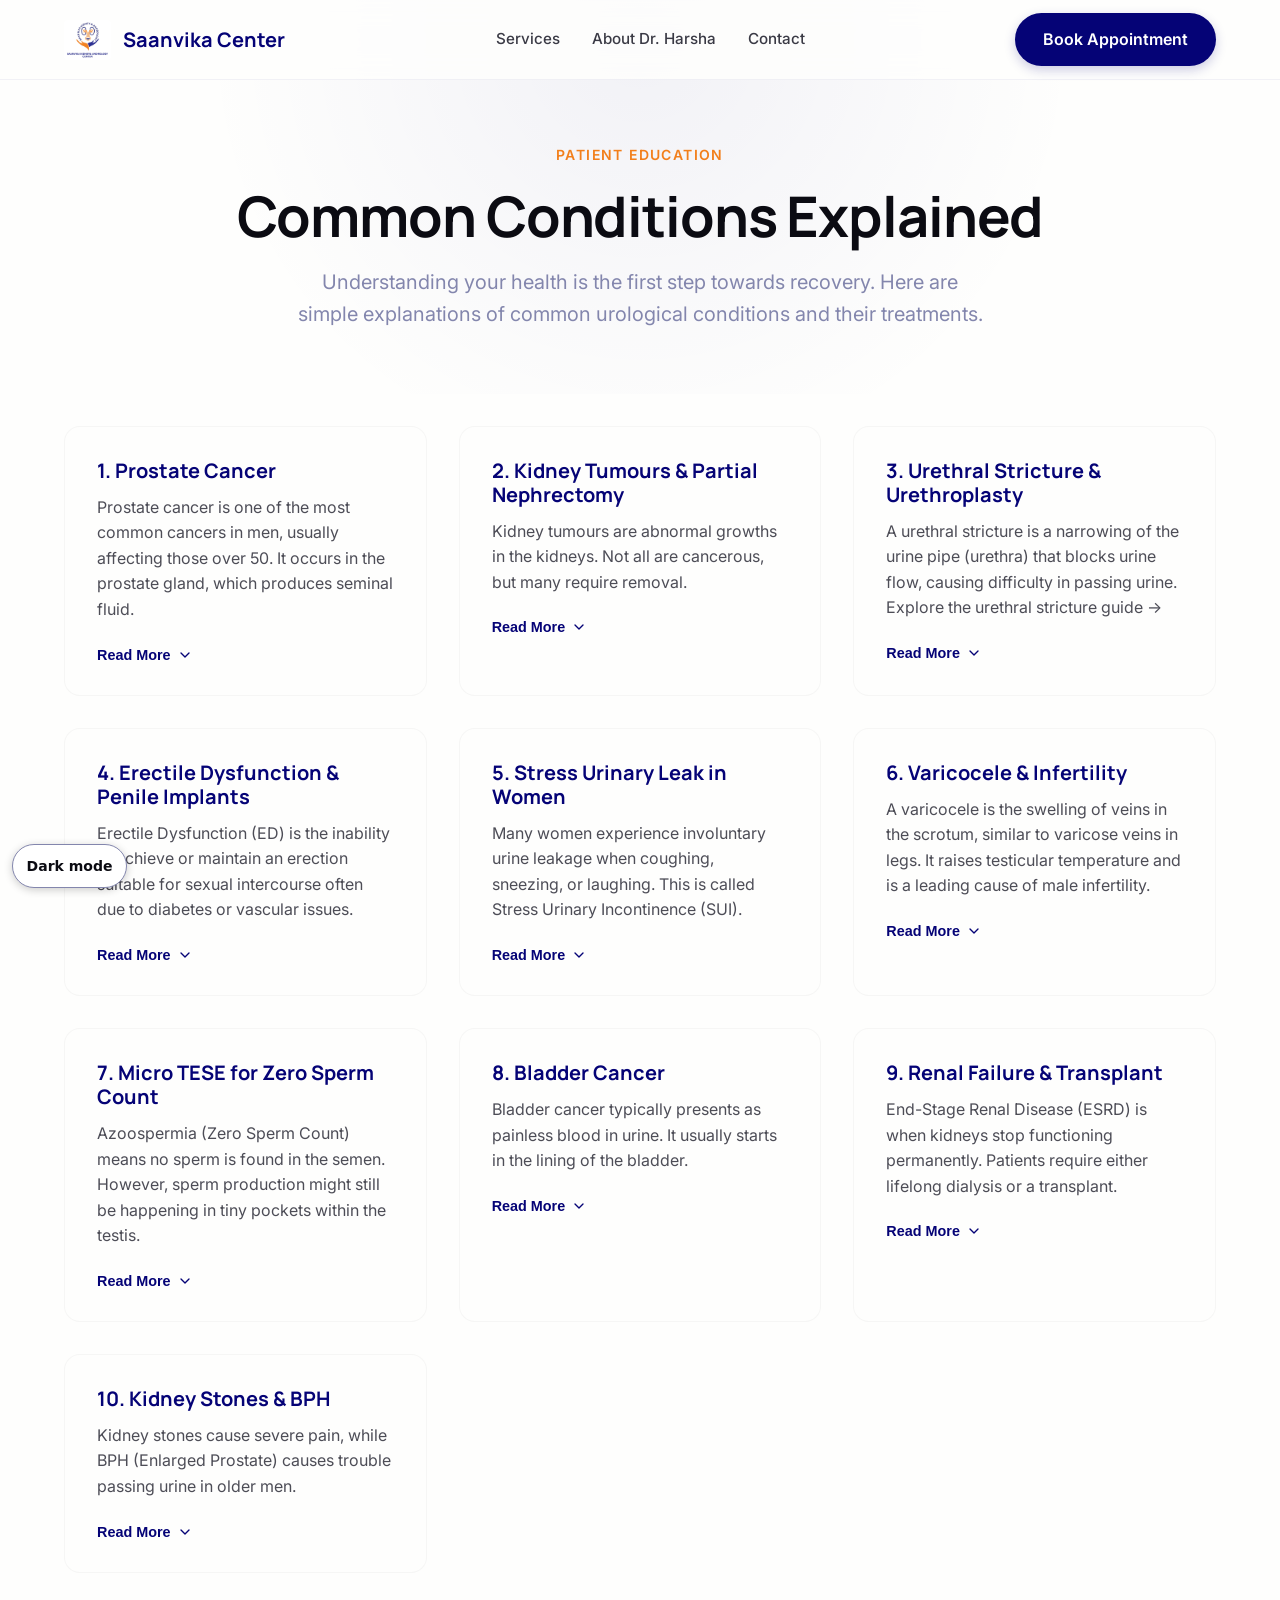
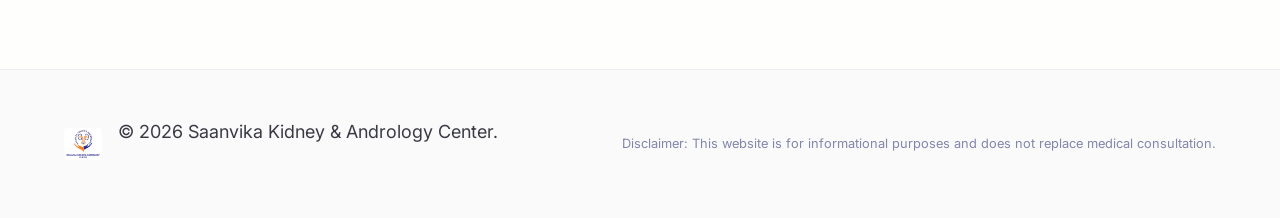
==== commit 5436adeb: "Add site-wide light and dark mode" ====
--- a/conditions.html
+++ b/conditions.html
@@ -17,6 +17,8 @@
 
     <!-- CSS -->
     <link rel="stylesheet" href="styles.css">
+    <link rel="stylesheet" href="theme.css">
+    <script src="theme.js"></script>
 
     <!-- Favicon -->
     <link rel="icon" type="image/jpg" href="assets/logo.jpg">
--- a/theme.css
+++ b/theme.css
@@ -0,0 +1,75 @@
+.theme-toggle {
+    position: fixed;
+    inset-inline-start: max(12px, env(safe-area-inset-left));
+    inset-block-end: max(12px, env(safe-area-inset-bottom));
+    z-index: 990;
+    min-height: 44px;
+    padding: 0.5rem 0.85rem;
+    border: 1px solid #8386ad;
+    border-radius: 999px;
+    background: var(--color-surface, var(--surface));
+    color: var(--color-text-dark, var(--ink));
+    box-shadow: 0 2px 8px #0003;
+    font: 600 0.875rem system-ui, sans-serif;
+    cursor: pointer;
+}
+
+.theme-toggle:focus-visible {
+    outline: 3px solid var(--color-primary, var(--accent));
+    outline-offset: 3px;
+}
+
+:root[data-theme="dark"] {
+    color-scheme: dark;
+    --color-bg: #121421;
+    --color-surface: #1d2032;
+    --color-text-dark: #f2f3ff;
+    --color-text-body: #d2d5e8;
+    --color-slate: #a8adca;
+    --color-primary: #b9baff;
+    --color-primary-light: #c9caff;
+    --color-accent: #ffad65;
+    --bg: #121421;
+    --surface: #1d2032;
+    --ink: #f2f3ff;
+    --muted: #c4c8e1;
+    --line: #444a66;
+    --accent: #b9baff;
+    --accent-soft: #30345b;
+    --warn: #ffb877;
+    --warn-soft: #442e25;
+}
+
+[data-theme="dark"] :is(.navbar, .navbar.scrolled, .chip, .doctor-highlight-card, .insta-showcase-card,
+    .insta-pillar-card, .google-badge, .testimonial-card, .contact-card, .social-card, .cv-table-container, footer) {
+    background: var(--color-surface);
+    border-color: #444a66;
+}
+
+[data-theme="dark"] :is(.instagram-section, .gallery-section) {
+    background: var(--color-bg);
+}
+
+[data-theme="dark"] .gallery-track-container::before {
+    background: linear-gradient(to right, var(--color-bg), transparent);
+}
+
+[data-theme="dark"] .gallery-track-container::after {
+    background: linear-gradient(to left, var(--color-bg), transparent);
+}
+
+[data-theme="dark"] :is(.btn-primary, .service-card:hover .icon-box) {
+    background: #41459d;
+}
+
+[data-theme="dark"] .booking-card {
+    background: linear-gradient(135deg, #282b73, #404492);
+}
+
+[data-theme="dark"] .banner-section {
+    background: #282b73 !important;
+}
+
+[data-theme="dark"] :is(.banner-section .btn, .btn-large) {
+    color: #282b73 !important;
+}
